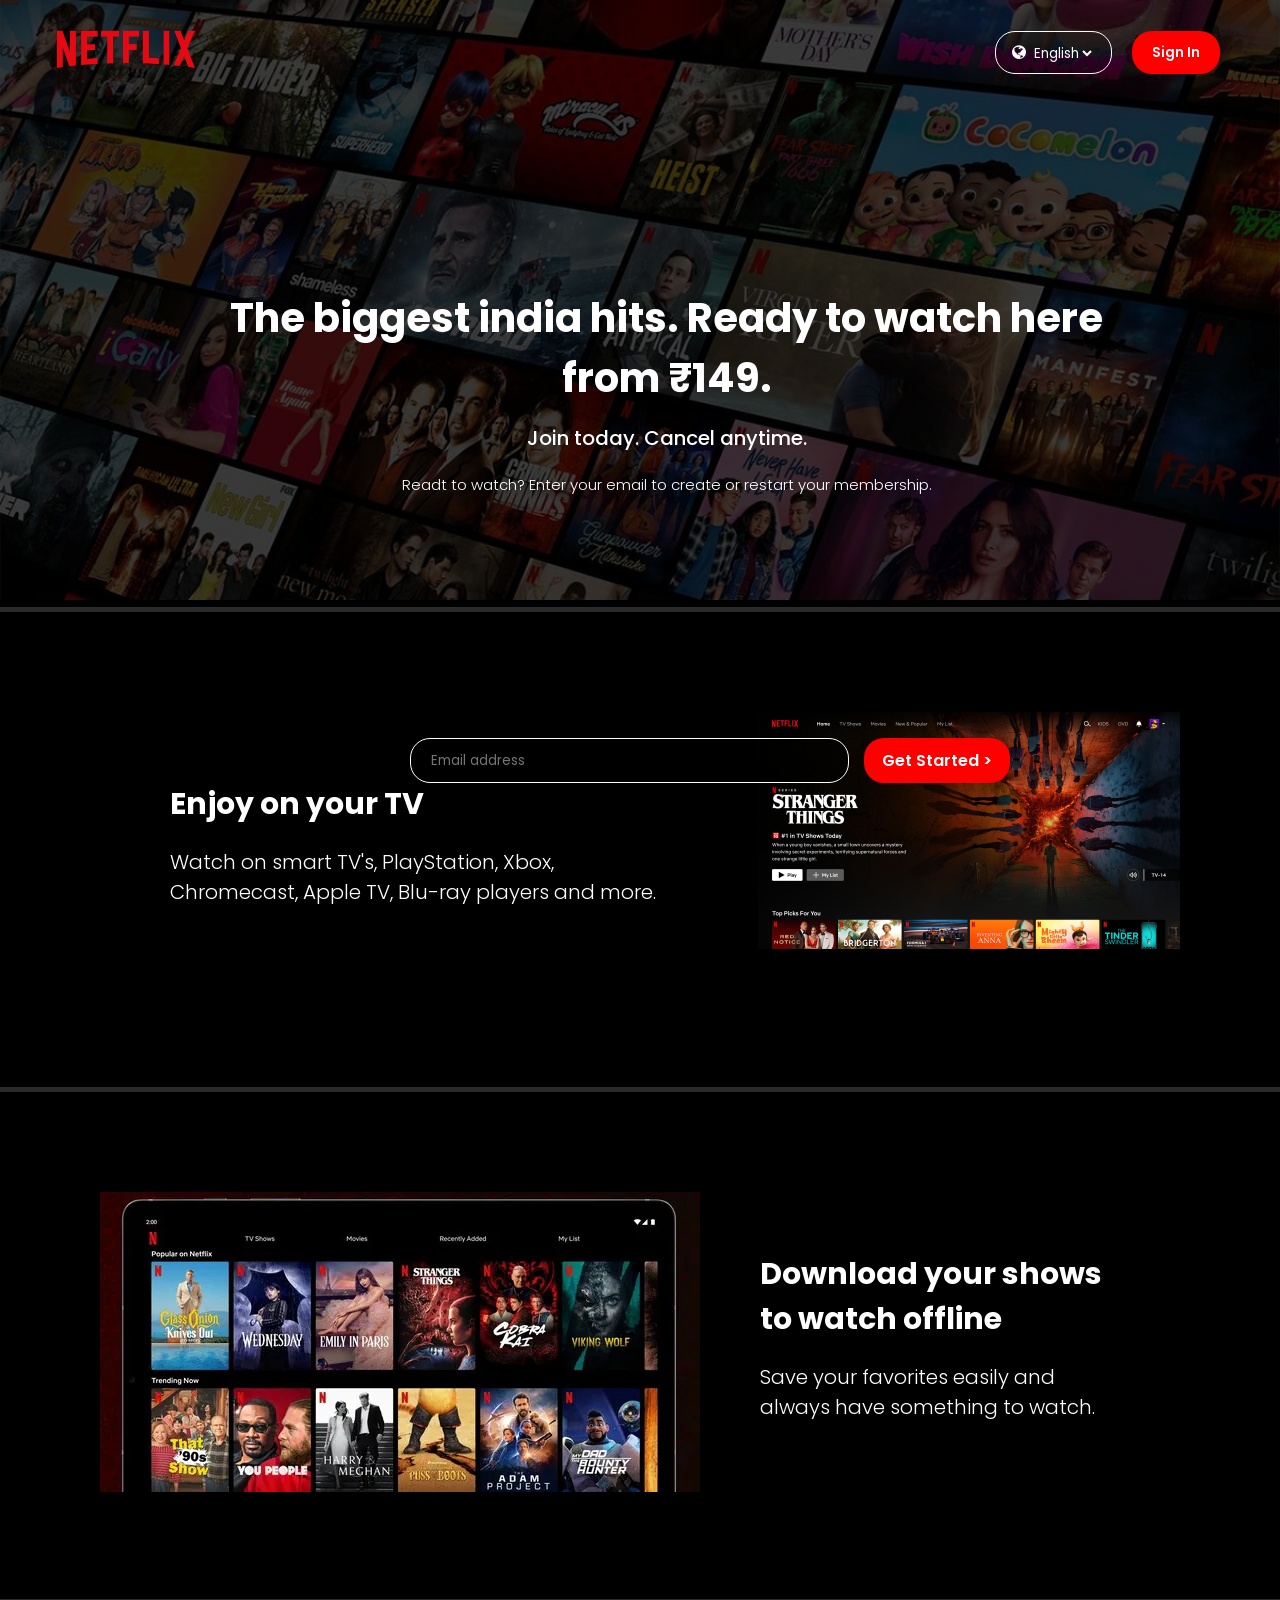
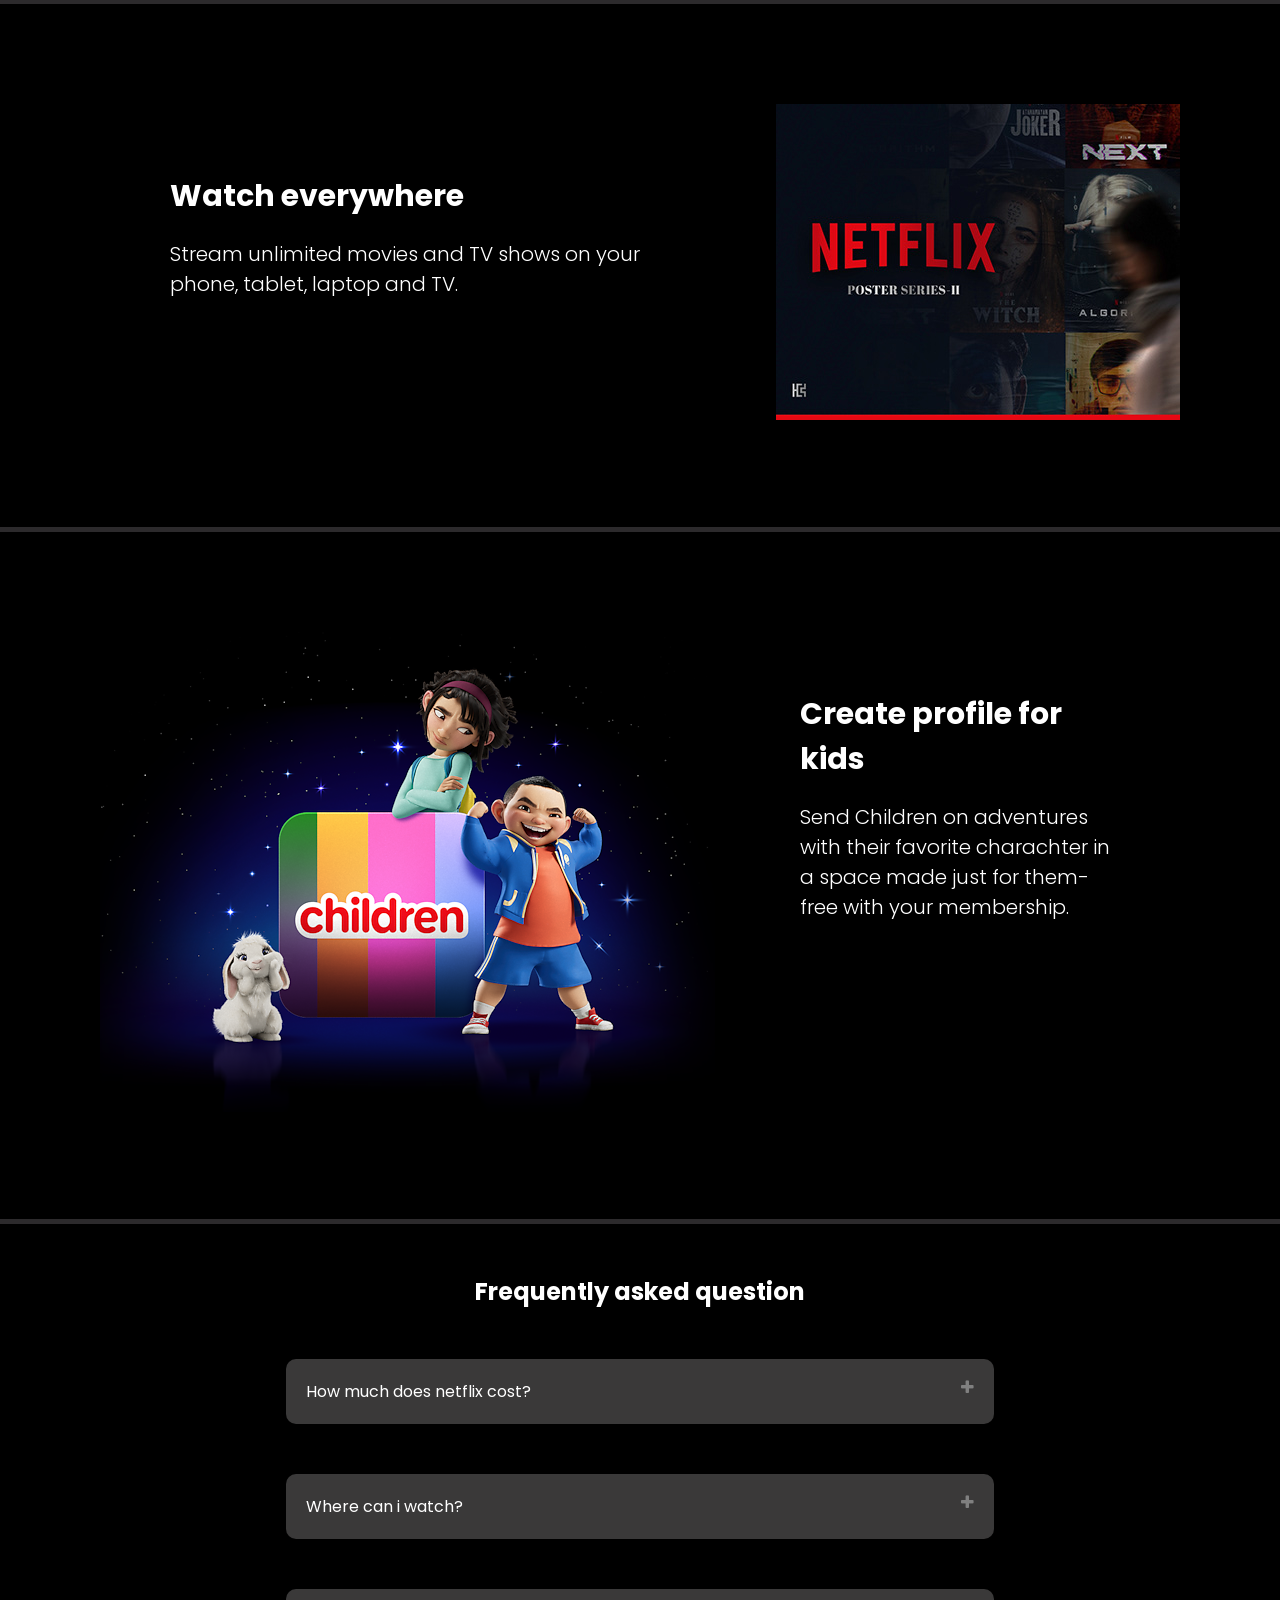
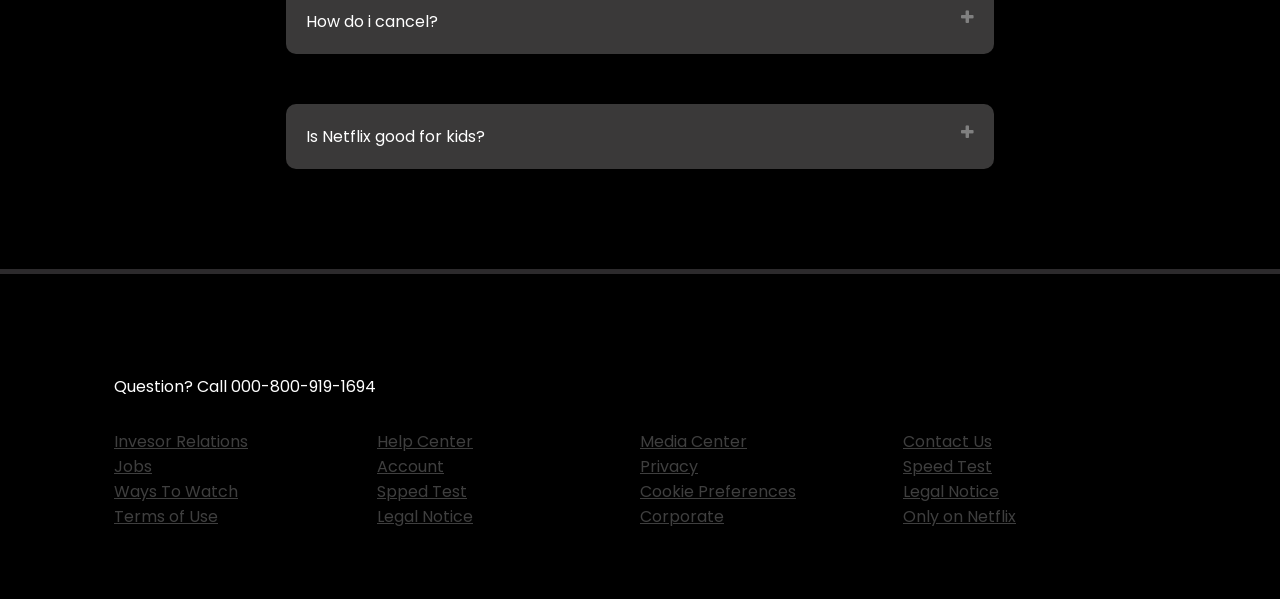
==== index.html @ 9ded2f64 "Add files via upload" ====
<!DOCTYPE html>
<html lang="en">

<head>
    <meta charset="UTF-8">
    <meta name="viewport" content="width=device-width, initial-scale=1.0">
    <title>Netflix india - Watch TV Shows Online, Watch Movie Online</title>
    <link rel="stylesheet" href="style.css">
    <link rel="stylesheet" href="font-awesome-4.7.0/css/font-awesome.min.css">
</head>

<body>
    <!-- NAVBAR STARTS -->
    <nav class="navbar">
        <div class="netflix_logo">
            <img src="img/logo.png">
        </div>
        <div class="navbar_rcontent">
            <div class="navbar_content">
                <div class="drop_down">
                    <i class="fa fa-globe"></i>
                    <select name="language" id="language_select" class="dropdown_value">
                        <option value="english" selected>English</option>
                        <option value="tamil">Tamil</option>
                    </select>
                </div>
                <button onclick="navigate()" class="signin_button">Sign In</button>
            </div>
        </div>
    </nav>
    <!-- NAVBAR END -->

    <!-- NAVIGATE BAR STARTS -->
    <!-- <div class="navigate_tool">
        <nav class="navigate">
            <div class="navigate_content">
                <a href="#popular">Popular Now</a>
                <a href="#trend">Trend</a>
                <a href="#about">About</a>
                <a href="#follow">Follow</a>
            </div>
        </nav>
    </div> -->

    <!-- NAVIGATE BAR ENDS -->

    <!-- MAIN SECTION STARTS -->
    <section class="main">
        <div class="main_bg_container">
            <img src="img/bg_3.jpg" class="main_bg">
        </div>
        <div class="main_overlay"></div>
        <div class="main_content">
            <h1>The biggest india hits. Ready to watch here <br> from ₹149.</h1>
            <small>Join today. Cancel anytime.</small>
            <p>Readt to watch? Enter your email to create or restart your membership.</p>
        </div>
        <div class="main_email">
            <input type="text" placeholder="Email address">
            <button>Get Started ></button>
        </div>
    </section>
    <div class="separate"></div>
    <!-- MAIN SECTION END -->

    <!-- FIRST SECTION STARTS -->

    <section class="content_1">
        <div class="fitst_cotent">
            <h1>Enjoy on your TV</h1>
            <p>Watch on smart TV's, PlayStation, Xbox, Chromecast, Apple TV, Blu-ray players and more.</p>
        </div>
        <div class="first_content_img">
            <img src="img/img1.png" alt="">
        </div>
        <div class="separate"></div>
    </section>
    <div class="separate"></div>

    <!-- FIRST SECTION END -->

    <!-- SECOND SECTION STARTS -->

    <section class="content_2">
        <div class="sencond_content_img">
            <img src="img/img2.webp" alt="">
        </div>
        <div class="second_cotent">
            <h1>Download your shows to watch offline</h1>
            <p>Save your favorites easily and always have something to watch.</p>
        </div>
        <div class="separate"></div>
    </section>
    <div class="separate"></div>

    <!-- SECOND SECTION END -->

    <!-- THIRD SECTION STARTS -->

    <section class="content_1">
        <div class="fitst_cotent">
            <h1>Watch everywhere</h1>
            <p>Stream unlimited movies and TV shows on your phone, tablet, laptop and TV.</p>
        </div>
        <div class="first_content_img">
            <img src="img/img3.jpg" alt="">
        </div>
        <div class="separate"></div>
    </section>
    <div class="separate"></div>

    <!-- THIRD SECTION END -->

    <!-- FOUR SECTION STARTS -->

    <section class="content_2">
        <div class="sencond_content_img">
            <img src="img/img4.png" alt="">
        </div>
        <div class="second_cotent">
            <h1>Create profile for kids</h1>
            <p>Send Children on adventures with their favorite charachter in a space made just for them-free with your membership.</p>
        </div>
        <div class="separate"></div>
    </section>
    <div class="separate"></div>

    <!-- FOUR SECTION END -->

    <!-- FAQ STARTS -->

    <section class="faq">
        <h2>Frequently asked question</h2>
        <div class="faqbox">
            <span>How much does netflix cost?</span>
            <i class="fa fa-plus"></i>
        </div>
        <div class="faqbox">
            <span>Where can i watch?</span>
            <i class="fa fa-plus"></i>
        </div>
        <div class="faqbox">
            <span>How do i cancel?</span>
            <i class="fa fa-plus"></i>
        </div>
        <div class="faqbox">
            <span>Is Netflix good for kids?</span>
            <i class="fa fa-plus"></i>
        </div>
    </section>
    <div class="separate"></div>

    <!-- FAQ END -->

    <!-- FOOTER STARTS -->

    <footer>
        <div class="question">Question? Call 000-800-919-1694</div>
        <div class="footer">
            <div class="footer_item">
                <a href="">Invesor Relations</a>
                <a href="">Jobs</a>
                <a href="">Ways To Watch</a>
                <a href="">Terms of Use</a>
            </div>
            <div class="footer_item">
                <a href="">Help Center</a>
                <a href="">Account</a>
                <a href="">Spped Test</a>
                <a href="">Legal Notice</a>
            </div>
            <div class="footer_item">
                <a href="">Media Center</a>
                <a href="">Privacy</a>
                <a href="">Cookie Preferences</a>
                <a href="">Corporate</a>
            </div>
            <div class="footer_item">
                <a href="">Contact Us</a>
                <a href="">Speed Test</a>
                <a href="">Legal Notice</a>
                <a href="">Only on Netflix</a>
            </div>
        </div>
    </footer>

    <!-- FOOTER ENDS -->

    <script src="script.js"></script>
</body>

</html>
---- style.css ----
@import url('https://fonts.googleapis.com/css2?family=Inspiration&family=Poppins:wght@300;400;500;600;700&display=swap');

* {
    margin: 0;
    padding: 0;
    box-sizing: border-box;
    font-family: "Poppins", sans-serif;
}

body {
    background-color: black;
    color: white;
}

/* NAVBAR STARTS */

.netflix_logo img {
    height: 50px;
    width: 150px;
}

.navbar {
    position: fixed;
    top: 0;
    display: flex;
    width: 100%;
    justify-content: space-between;
    padding: 25px 50px;
    z-index: 10;
}

.navbar_content {
    display: flex;
    padding: 6px 10px 10px 10px;
    gap: 20px;
}

.drop_down {
    border: 0.1rem solid white;
    border-radius: 20px;
    padding: 0.5rem 1rem;
    background: rgba(0, 0, 0, 0.2);
}

.dropdown_value {
    border: none;
    background: transparent;
    color: white;
}

.drop_down option {
    border: none;
    background: rgba(0, 0, 0, 0.7);
    color: white;
}

.signin_button {
    background-color: red;
    border-radius: 20px;
    color: white;
    padding: 0px 20px;
    border: none;
    font-weight: 600;
}

.signin_button:hover {
    background-color: rgb(167, 13, 13);
    transition: 500ms;
}

/* @media (max-width:1000px) {

    .navbar {
        padding: 35px 25px;
    }

    .netflix_logo img {
        height: 50px;
        width: 130px;
    }

    .navbar_content {
        padding: 4px 8px 8px 8px;
        gap: 10px;
    }

}
*/

/* NAV BAR ENDS */

/* NAVIGATE BAR STARTS */
.navigate {
    position: absolute;
    top: 19%;
    z-index: 1;
    left: 32%;
    background: rgba(66, 66, 66, 0.7);
    padding: 15px 40px;
    border-radius: 25px;
}

.navigate_content {
    display: flex;
    gap: 50px;
    font-size: 1rem;
    font-weight: 600;
    cursor: pointer;
}

.navigate_content a {
    text-decoration: none;
    color: rgb(189, 184, 184);
    transition: 1200ms;
}

.navigate_content a:hover {
    color: white;
    transition: 500ms;
}

/* @media (max-width:1000px) {

    .navigate {
        top: 23%;
        left: 25%;
        padding: 15px 30px;
    }
    
} */

/* NAVIGATE BAR ENDS */

/* MAIN SECTION STARTS */

.main_bg_container {
    height: 100%;
    width: 100%;
}
.main_bg {
    height: 600px;
    width: 100%;
    object-fit: cover;
}

.main_overlay {
    height: 600px;
    width: 100%;
    background: rgba(0, 0, 0, 0.7);
    position: absolute;
    inset: 0;
}

.main_content {
    position: absolute;
    top: 32%;
    left: 18%;
    display: flex;
    flex-direction: column;
    text-align: center;
}

.main_content h1 {
    font-weight: 700;
    font-size: 40px;
    margin-bottom: 15px;
}

.main_content small {
    font-weight: 500;
    font-size: 20px;
    margin-bottom: 20px;
}

.main_content p {
    font-weight: 300;
    font-size: 15px;
}

.main_email {
    position: absolute;
    top: 82%;
    left: 32%;
    display: flex;
    gap: 15px;
}

.main_email input {
    background: rgba(0, 0, 0, 0.5);
    border: 0.1rem solid white;
    border-radius: 20px;
    padding: 10px 160px 10px 20px;
    color: white;
}

.main_email button {
    background-color: red;
    border-radius: 20px;
    color: white;
    padding: 10px 18px;
    border: none;
    font-weight: 600;
    font-size: 1rem;
}

.main_email button:hover {
    background-color: rgb(167, 13, 13);
    transition: 500ms;
}

.separate{
    height: 5px;
    background-color: rgb(44, 42, 44);
}

/* @media (max-width:1000px) {

    .main_content {
        top: 40%;
        left: 17%;
    }

    .main_content h1 {
        font-weight: 700;
        font-size: 30px;
        margin-bottom: 15px;
    }
    
    .main_content small {
        font-weight: 500;
        font-size: 18px;
        margin-bottom: 20px;
    }
    
    .main_content p {
        font-weight: 300;
        font-size: 13px;
    }

    .main_email {
        top: 80%;
        left: 25%;
    }
    
    .main_email input {
        padding: 10px 160px 10px 20px;
    }
    
    .main_email button {
        padding: 10px 18px;
        font-weight: 600;
        font-size: 1rem;
    }

}

@media (max-width:600px) {

    .main_content {
        top: 40%;
        left: 5%;
    }

    .main_content h1 {
        font-weight: 700;
        font-size: 30px;
        margin-bottom: 15px;
    }
    
    .main_content small {
        font-weight: 500;
        font-size: 18px;
        margin-bottom: 20px;
    }
    
    .main_content p {
        font-weight: 300;
        font-size: 13px;
    }

    .main_email {
        top: 80%;
        left: 17%;
        gap: 20px;
    }
    
    .main_email input {
        padding: 10px 160px 10px 20px;
    }
    
    .main_email button {
        padding: 10px 18px;
        font-weight: 600;
        font-size: 1rem;
    }
} */

/* MAIN SECTION END */

/* FIRST SECTION STARTS */

.content_1{
    margin: 70px;
    padding: 30px;
    display: flex;
}

.fitst_cotent{
    margin: 70px;
}

.fitst_cotent h1{
    font-size: 30px;
    margin-bottom: 20px;
}

.fitst_cotent p{
    font-size: 20px;
    padding: 0px 10px 10px 0px;
    font-weight: 300;
}

.first_content_img img:hover{
    box-shadow: 1px 2px 2rem rgb(255, 0, 0);
    transition: 500ms;
}

/* FIRST SECTION END */

/* SECOND SECTION STARTS */

.content_2{
    margin: 70px;
    padding: 30px;
    display: flex;
}

.second_cotent{
    margin: 60px;
}

.second_cotent h1{
    font-size: 30px;
    margin-bottom: 20px;
}

.second_cotent p{
    font-size: 20px;
    font-weight: 300;
}

.sencond_content_img img:hover{
    box-shadow: 1px 2px 2rem rgb(255, 0, 0);
    transition: 500ms;
}

/* SECOND SECTION END */

/* FAQ STARTS */

.faq h2{
    text-align: center;
}

.faq{
    padding: 50px;
}

.faqbox:hover{
    background-color: rgb(29, 27, 27);
}

.faqbox i{
    filter: invert(0.5);
}

.faqbox{
    display: flex;
    justify-content: space-between;
    margin: 50px auto;
    background-color: rgb(58, 57, 57);
    padding: 20px;
    border-radius: 10px;
    cursor: pointer;
    transition: all 0.2s ease-out;
    width: 60%;
}

/* FAQ ENDS */

/* FOOTER STARTS */

footer{
    max-width: 90vw;
    margin: 20px auto;
    padding: 50px;
}

footer .question{
    padding: 30px 0;
}

.footer{
    display: grid;
    grid-template-columns: 1fr 1fr 1fr 1fr;
}

.footer_item a{
    color: rgb(63, 63, 63);
    display: flex;
}

.footer_item a:hover{
    color: white;
    transition: 500ms all ease-out;
}

/* FOOTER ENDS */


/* HOME PAGE ENDS */


/* SIGN-IN PAGE STARTS */

.signin_overlay{
    z-index: 1;
    position: absolute;
    top: 8%;
    left: 30%;
    background-color: rgba(0, 0, 0, 0.6);
    margin: 50px;
    padding: 30px;
    width: 30vw;
}

.center{
    display: flex;
    flex-direction: column;
    gap: 20px;
    text-align: center;
    margin-top: 20px;
}

.center input{
    background-color: rgba(73, 71, 71,0.5);
    border: 1px solid rgb(109, 107, 107);
    padding: 15px;
    color: white;
    border-radius: 3px;
}

.a{
    background-color: red;
    border: none;
    border-radius: 3px;
    padding: 15px;
    color: white;
    font-weight: 500;
    font-size: 0.9rem;
}

.a:hover{
    background-color: rgb(150, 15, 15);
    transition: 500ms;
}

.b{
    background-color: rgba(90, 88, 88,0.5);
    border: none;
    border-radius: 3px;
    padding: 15px;
    color: white;
    font-weight: 500;
    font-size: 0.9rem;
}

.b:hover{
    background-color: rgba(49, 48, 48, 0.5);
    transition: 500ms ;
}

.signin_overlay h1{
    font-size: 25px;
    transition: 500ms;
}

.center p{
    font-size: 1rem;
    font-weight: 500;
    text-decoration: underline;
    cursor: pointer;
}

.center p:hover{
    color: rgba(167, 165, 165, 0.5);
    transition: 500ms;
}
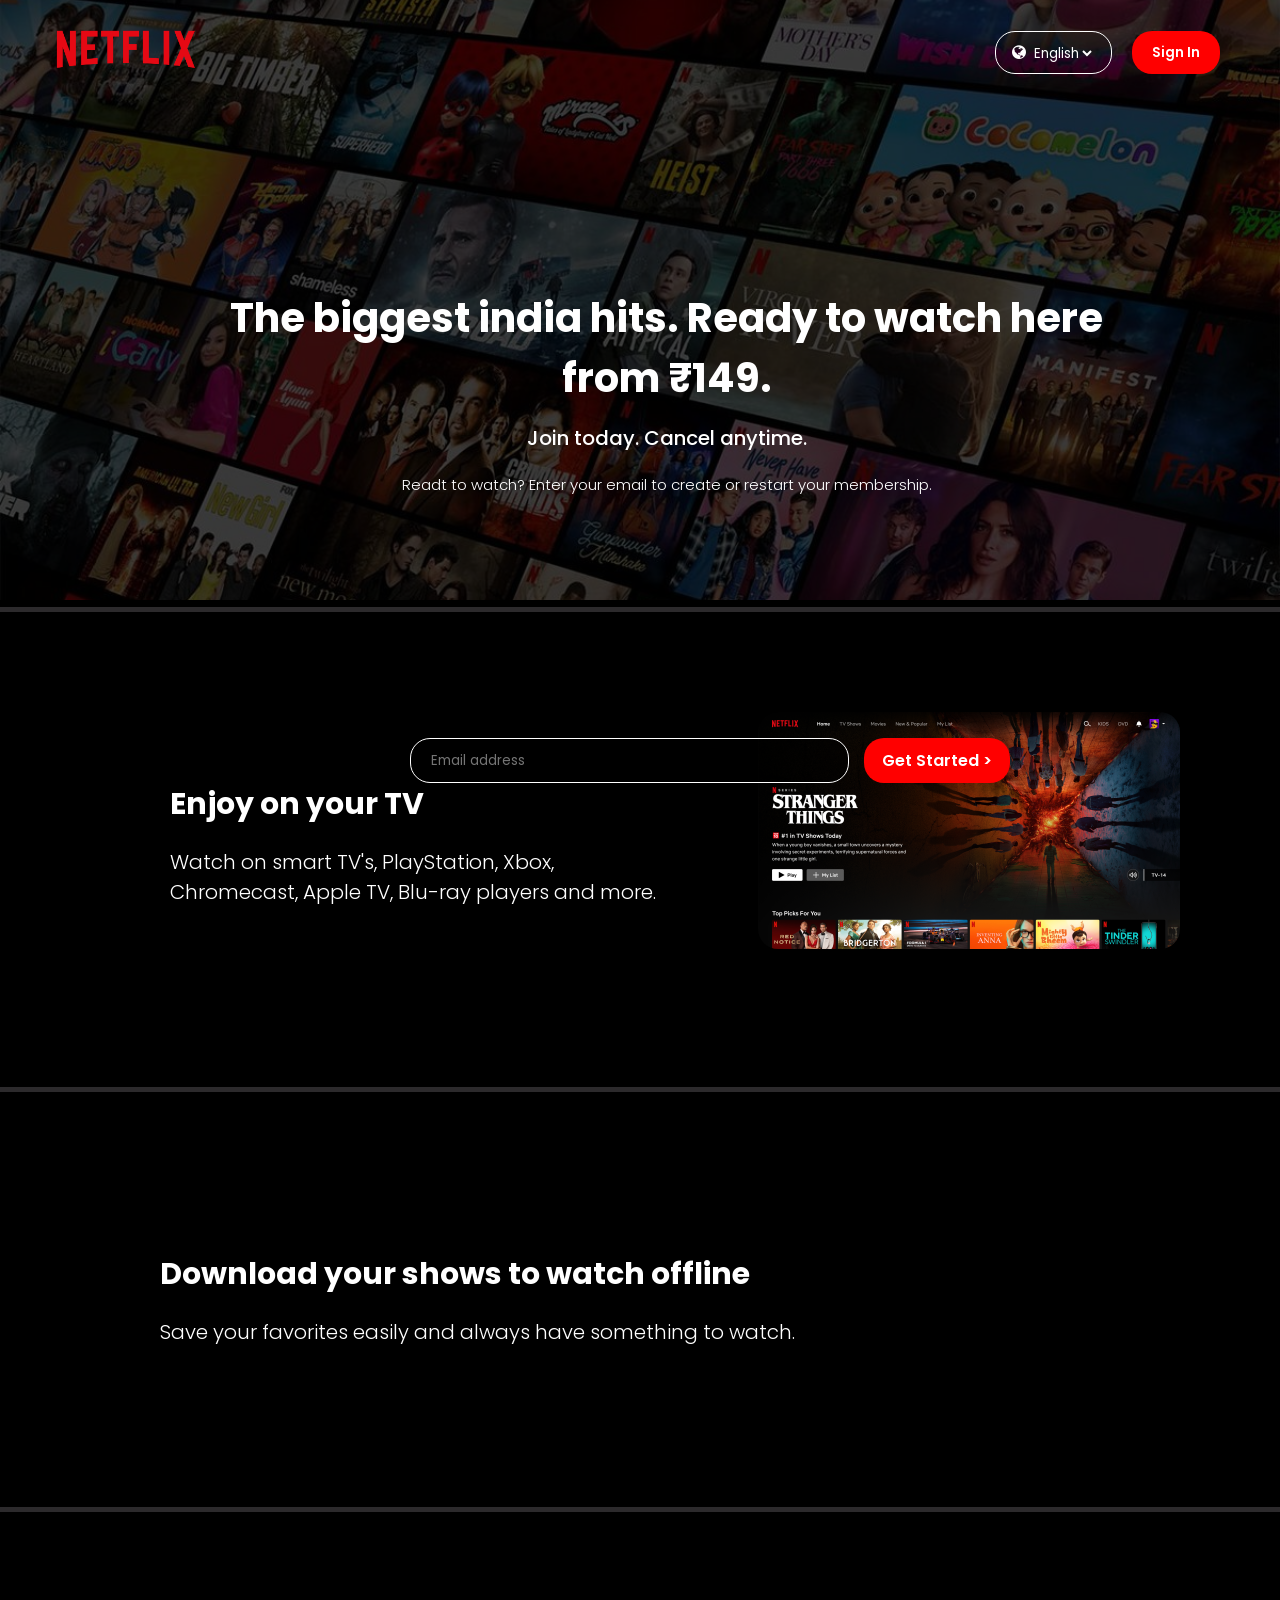
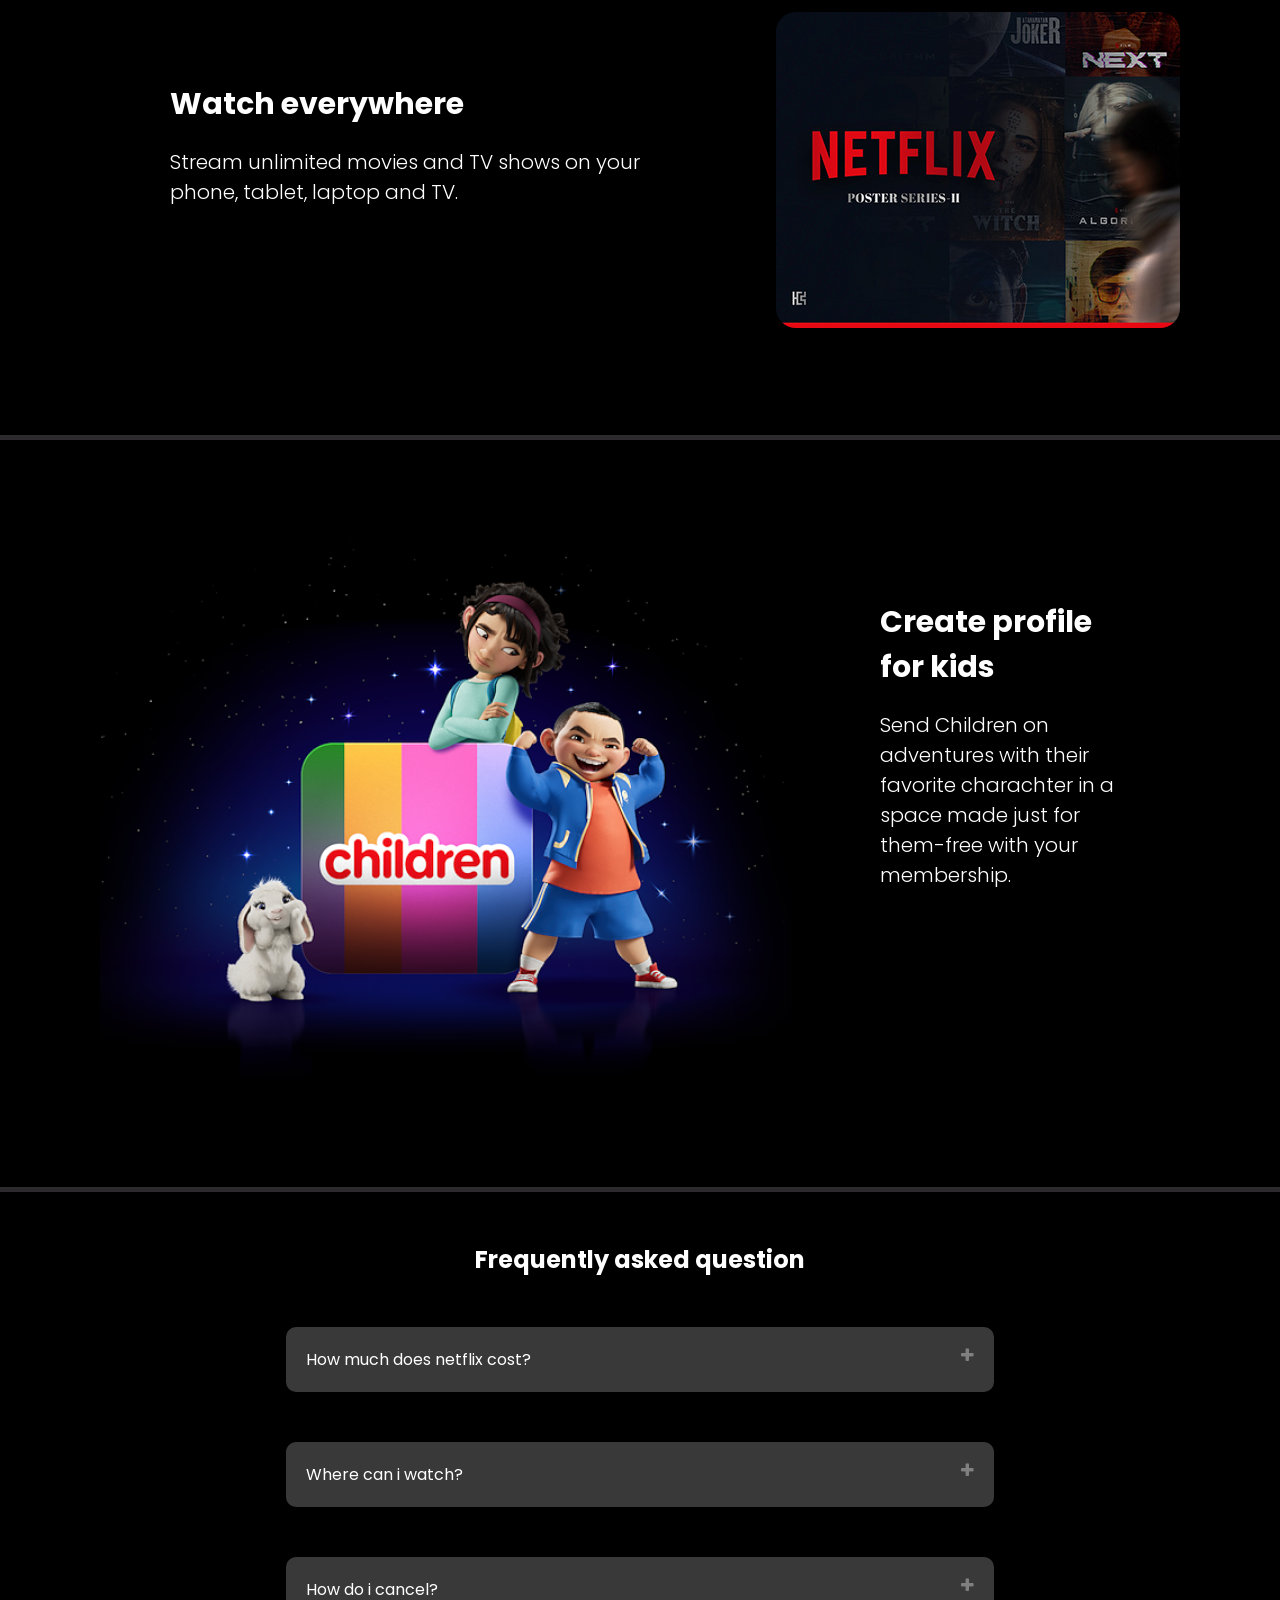
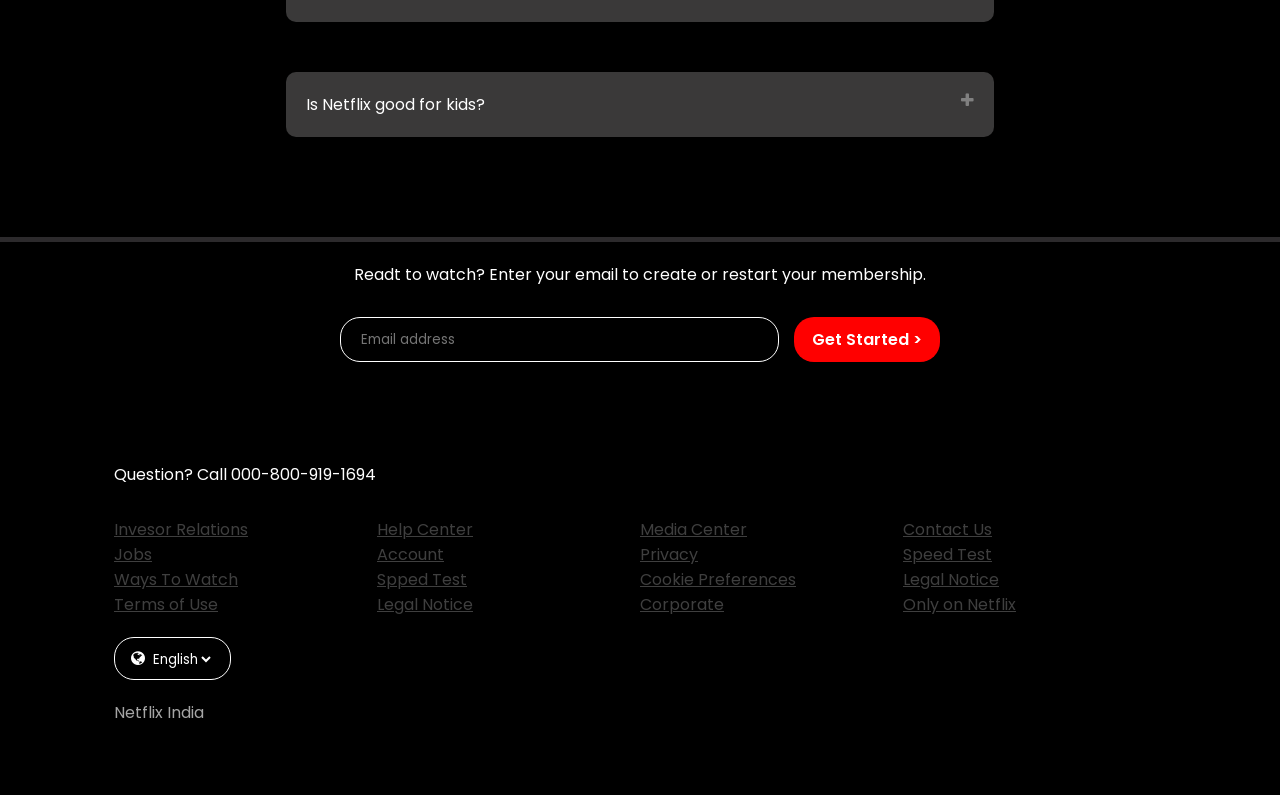
==== commit 581fb092: "Add files via upload" ====
--- a/index.html
+++ b/index.html
@@ -73,7 +73,6 @@
         <div class="first_content_img">
             <img src="img/img1.png" alt="">
         </div>
-        <div class="separate"></div>
     </section>
     <div class="separate"></div>
 
@@ -83,13 +82,12 @@
 
     <section class="content_2">
         <div class="sencond_content_img">
-            <img src="img/img2.webp" alt="">
+            <img src="img/img2.jpg" alt="" class="img2">
         </div>
         <div class="second_cotent">
             <h1>Download your shows to watch offline</h1>
             <p>Save your favorites easily and always have something to watch.</p>
         </div>
-        <div class="separate"></div>
     </section>
     <div class="separate"></div>
 
@@ -105,7 +103,6 @@
         <div class="first_content_img">
             <img src="img/img3.jpg" alt="">
         </div>
-        <div class="separate"></div>
     </section>
     <div class="separate"></div>
 
@@ -115,13 +112,12 @@
 
     <section class="content_2">
         <div class="sencond_content_img">
-            <img src="img/img4.png" alt="">
+            <img src="img/img4.png" alt="" class="img4">
         </div>
         <div class="second_cotent">
             <h1>Create profile for kids</h1>
             <p>Send Children on adventures with their favorite charachter in a space made just for them-free with your membership.</p>
         </div>
-        <div class="separate"></div>
     </section>
     <div class="separate"></div>
 
@@ -149,12 +145,18 @@
         </div>
     </section>
     <div class="separate"></div>
+    <p style="text-align: center;margin-top:20px;">Readt to watch? Enter your email to create or restart your membership.</p>
+    <div class="main_email_2">
+        <input type="text" placeholder="Email address">
+        <button>Get Started ></button>
+    </div>
 
     <!-- FAQ END -->
 
     <!-- FOOTER STARTS -->
 
     <footer>
+        
         <div class="question">Question? Call 000-800-919-1694</div>
         <div class="footer">
             <div class="footer_item">
@@ -182,6 +184,14 @@
                 <a href="">Only on Netflix</a>
             </div>
         </div>
+        <div class="drop_down_2">
+            <i class="fa fa-globe"></i>
+            <select name="language" id="language_select" class="dropdown_value_2">
+                <option value="english" selected>English</option>
+                <option value="tamil">Tamil</option>
+            </select>
+        </div>
+        <p style="color: rgb(165, 165, 165);">Netflix India</p>
     </footer>
 
     <!-- FOOTER ENDS -->
--- a/style.css
+++ b/style.css
@@ -68,10 +68,10 @@
     transition: 500ms;
 }
 
-/* @media (max-width:1000px) {
+@media (max-width:500px) {
 
     .navbar {
-        padding: 35px 25px;
+        padding: 35px 10px;
     }
 
     .netflix_logo img {
@@ -80,12 +80,12 @@
     }
 
     .navbar_content {
-        padding: 4px 8px 8px 8px;
-        gap: 10px;
-    }
-
-}
-*/
+        padding: 5px 0px;
+        gap: 5px;
+    }
+
+}
+
 
 /* NAV BAR ENDS */
 
@@ -119,7 +119,7 @@
     transition: 500ms;
 }
 
-/* @media (max-width:1000px) {
+/* @media (max-width:500px) {
 
     .navigate {
         top: 23%;
@@ -252,9 +252,9 @@
         font-size: 1rem;
     }
 
-}
-
-@media (max-width:600px) {
+} */
+
+@media (max-width:500px) {
 
     .main_content {
         top: 40%;
@@ -263,37 +263,36 @@
 
     .main_content h1 {
         font-weight: 700;
-        font-size: 30px;
+        font-size: 20px;
         margin-bottom: 15px;
     }
     
     .main_content small {
         font-weight: 500;
-        font-size: 18px;
-        margin-bottom: 20px;
+        font-size: 15px;
     }
     
     .main_content p {
         font-weight: 300;
-        font-size: 13px;
+        font-size: 12px;
     }
 
     .main_email {
-        top: 80%;
-        left: 17%;
-        gap: 20px;
+        top: 82%;
+        left: 5%;
+        gap: 15px;
     }
     
     .main_email input {
-        padding: 10px 160px 10px 20px;
+        padding: 5px 130px 5px 10px;
     }
     
     .main_email button {
-        padding: 10px 18px;
+        padding: 10px;
         font-weight: 600;
         font-size: 1rem;
     }
-} */
+}
 
 /* MAIN SECTION END */
 
@@ -320,9 +319,41 @@
     font-weight: 300;
 }
 
+.first_content_img img{
+    border-radius: 20px;
+}
+
 .first_content_img img:hover{
     box-shadow: 1px 2px 2rem rgb(255, 0, 0);
     transition: 500ms;
+}
+
+@media (max-width:500px) {
+
+    .content_1{
+       display: flex;
+       flex-direction: column;
+       text-align: center;
+       margin: 10px ;
+    }
+    
+    .fitst_cotent{
+        font-size: 10px;
+    }
+
+    .fitst_cotent h1{
+        font-size: 15px;
+    }
+    
+    .fitst_cotent p{
+        font-size: 10px;
+        font-weight: 300;
+    } 
+
+    .img4{
+        height: 150%;
+        width: 105%;
+    }
 }
 
 /* FIRST SECTION END */
@@ -349,9 +380,42 @@
     font-weight: 300;
 }
 
+.sencond_content_img img{
+    border-radius: 20px;
+    height: 60vh;
+}
+
 .sencond_content_img img:hover{
     box-shadow: 1px 2px 2rem rgb(255, 0, 0);
     transition: 500ms;
+}
+
+@media (max-width:500px) {
+
+    .content_2{
+       display: flex;
+       flex-direction: column;
+       text-align: center;
+       margin: 10px ;
+    }
+    
+    .second_cotent{
+        font-size: 10px;
+    }
+
+    .second_cotent h1{
+        font-size: 15px;
+    }
+    
+    .second_cotent p{
+        font-size: 10px;
+        font-weight: 300;
+    } 
+
+    .img2{
+        height: 150%;
+        width: 105%;
+    }
 }
 
 /* SECOND SECTION END */
@@ -386,9 +450,48 @@
     width: 60%;
 }
 
+@media (max-width:500px) {
+    .faqbox{
+        margin: 20px auto;
+        padding: 20px;
+        width: 90%;
+        margin-top: 30px;
+    }
+}
+
 /* FAQ ENDS */
 
 /* FOOTER STARTS */
+
+.main_email_2{
+    display: flex;
+    gap: 15px;
+    justify-content: center;
+    margin-top: 30px;
+}
+
+.main_email_2 input {
+    background: rgba(0, 0, 0, 0.5);
+    border: 0.1rem solid white;
+    border-radius: 20px;
+    padding: 10px 160px 10px 20px;
+    color: white;
+}
+
+.main_email_2 button {
+    background-color: red;
+    border-radius: 20px;
+    color: white;
+    padding: 10px 18px;
+    border: none;
+    font-weight: 600;
+    font-size: 1rem;
+}
+
+.main_email_2 button:hover {
+    background-color: rgb(167, 13, 13);
+    transition: 500ms;
+}
 
 footer{
     max-width: 90vw;
@@ -415,9 +518,48 @@
     transition: 500ms all ease-out;
 }
 
+.drop_down_2 {
+    border: 0.1rem solid white;
+    border-radius: 20px;
+    padding: 0.5rem 1rem;
+    background: rgba(0, 0, 0, 0.2);
+    display: inline-block;
+    margin: 20px 0px;
+}
+
+.dropdown_value_2 {
+    border: none;
+    background: transparent;
+    color: white;
+}
+
+.drop_down_2 option {
+    border: none;
+    background: rgba(0, 0, 0, 0.7);
+    color: white;
+}
+
+@media (max-width:500px) {
+    .footer_item{
+        display: flex;
+        flex-direction: column;
+        gap: 5px;
+        margin: 10px;
+    }
+    
+    .main_email_2 input {
+        padding: 5px 130px 5px 10px;
+    }
+    
+    .main_email_2 button {
+        padding: 10px;
+        font-weight: 600;
+        font-size: 1rem;
+    }
+    
+}
+
 /* FOOTER ENDS */
-
-
 /* HOME PAGE ENDS */
 
 
@@ -495,4 +637,64 @@
 .center p:hover{
     color: rgba(167, 165, 165, 0.5);
     transition: 500ms;
+}
+
+@media (max-width:500px) {
+
+    .signin_overlay{
+        top: 20%;
+        left: 20%;
+        margin: 10px;
+        padding: 20px;
+        width: 60vw;
+    }
+    
+    .center{
+        display: flex;
+        flex-direction: column;
+        gap: 20px;
+        text-align: center;
+        margin-top: 20px;
+    }
+    
+    .center input{
+        background-color: rgba(73, 71, 71,0.5);
+        border: 1px solid rgb(109, 107, 107);
+        padding: 15px;
+        color: white;
+        border-radius: 3px;
+    }
+    
+    .a{
+        background-color: red;
+        border: none;
+        border-radius: 3px;
+        padding: 15px;
+        color: white;
+        font-weight: 500;
+        font-size: 0.9rem;
+    }
+    
+    .b{
+        background-color: rgba(90, 88, 88,0.5);
+        border: none;
+        border-radius: 3px;
+        padding: 15px;
+        color: white;
+        font-weight: 500;
+        font-size: 0.9rem;
+    }
+    
+    .signin_overlay h1{
+        font-size: 25px;
+        transition: 500ms;
+    }
+    
+    .center p{
+        font-size: 1rem;
+        font-weight: 500;
+        text-decoration: underline;
+        cursor: pointer;
+    }
+    
 }
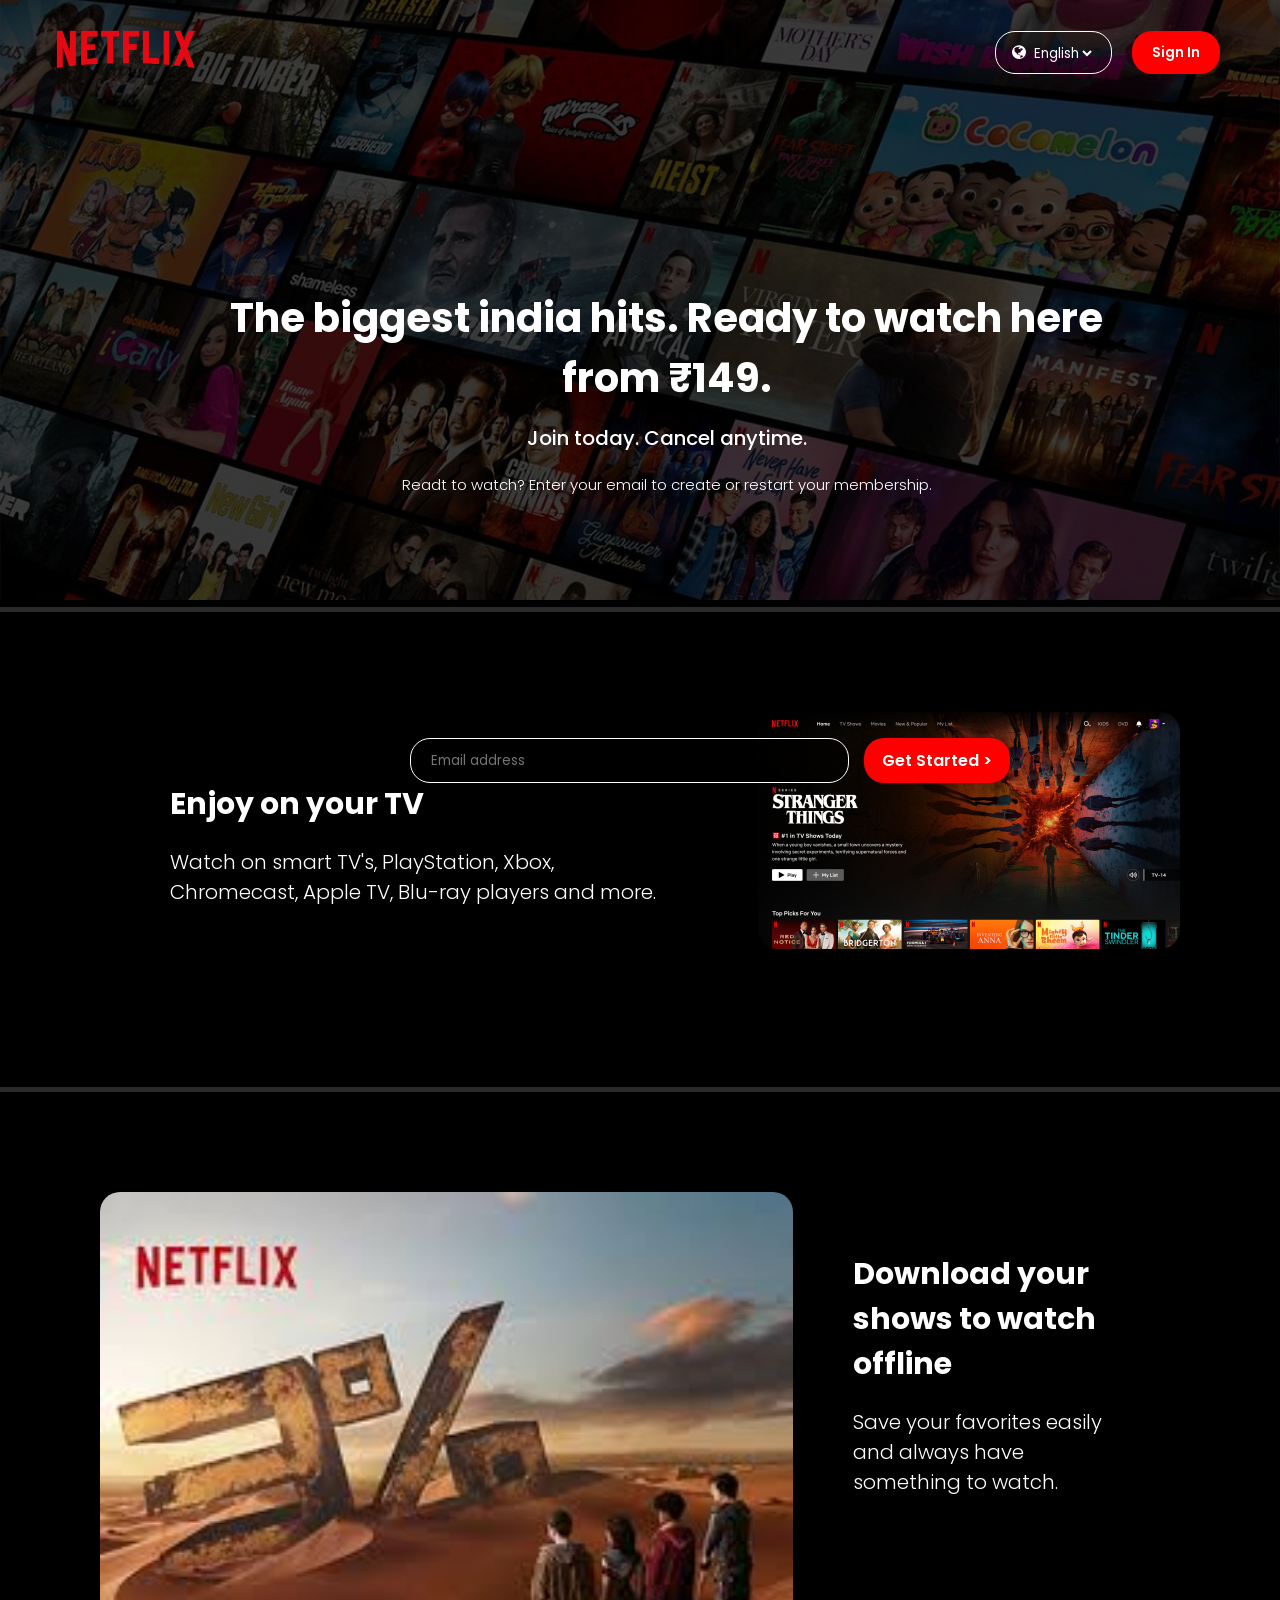
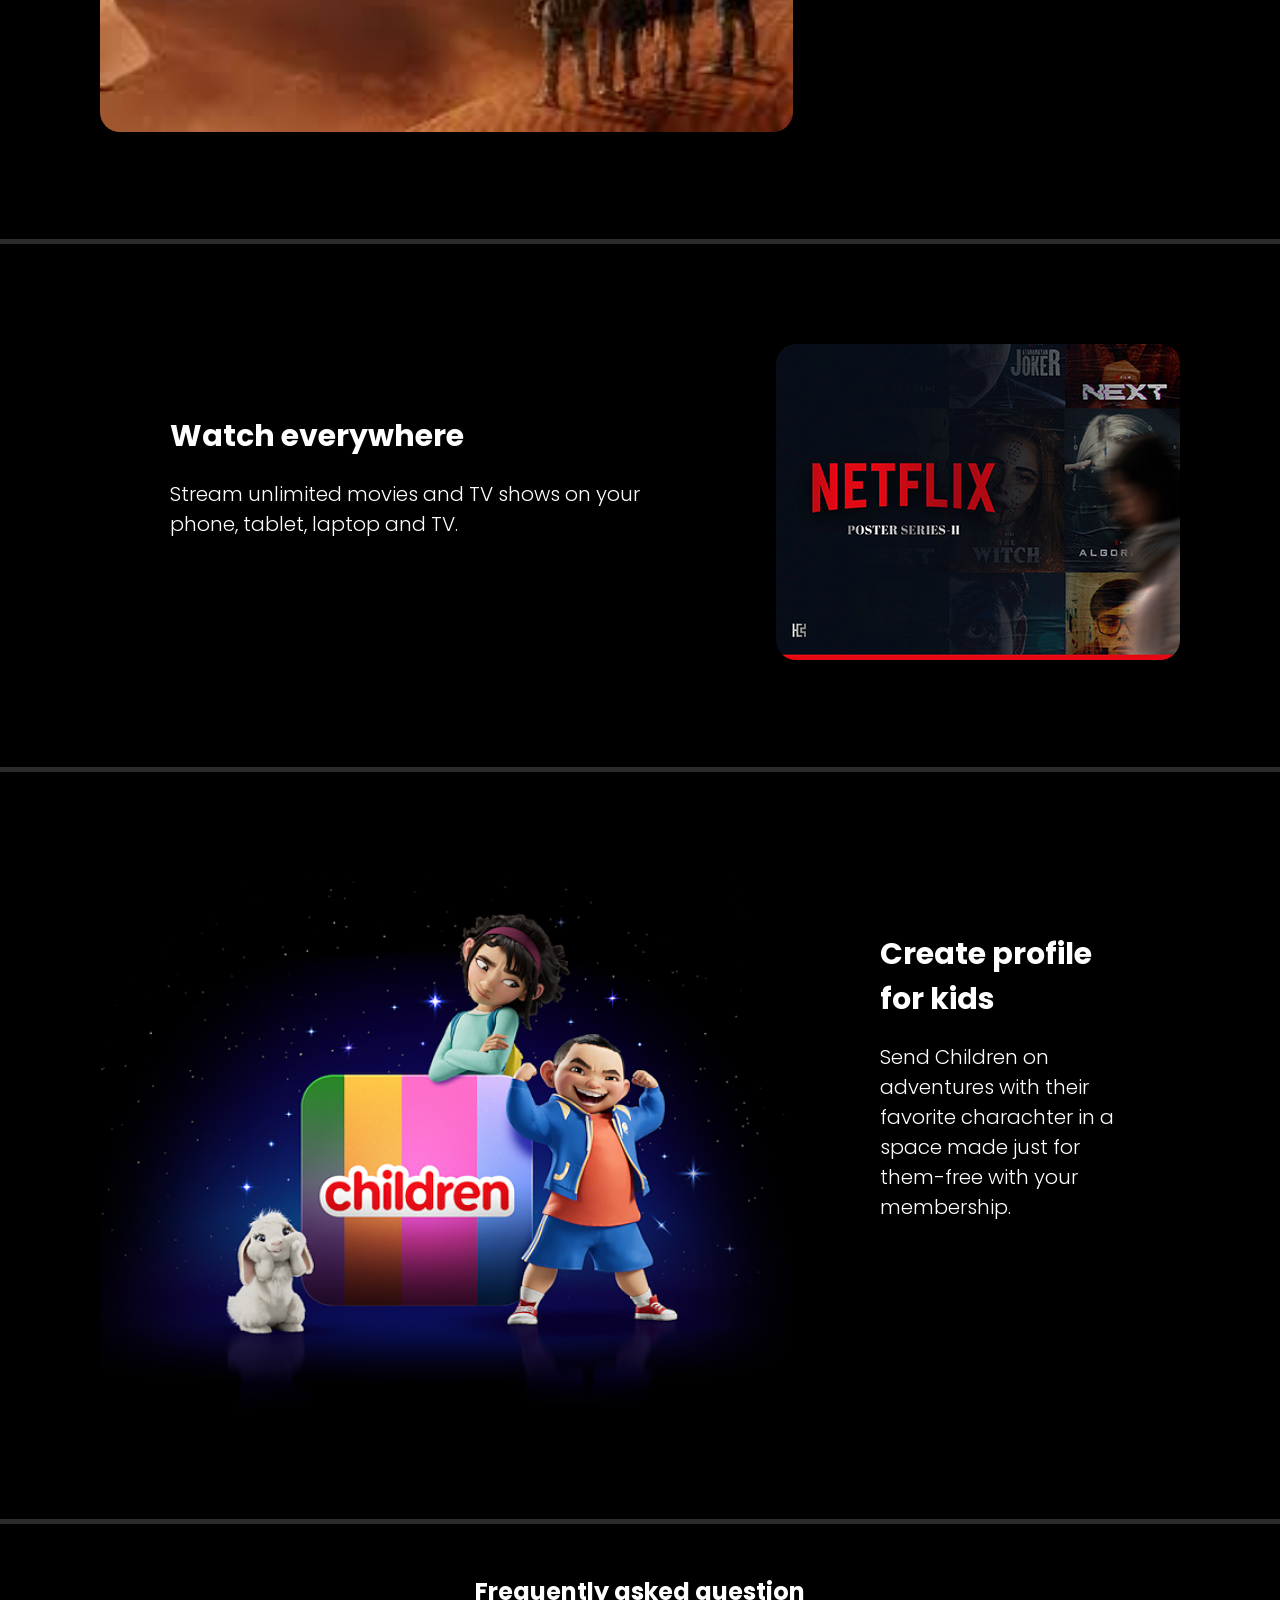
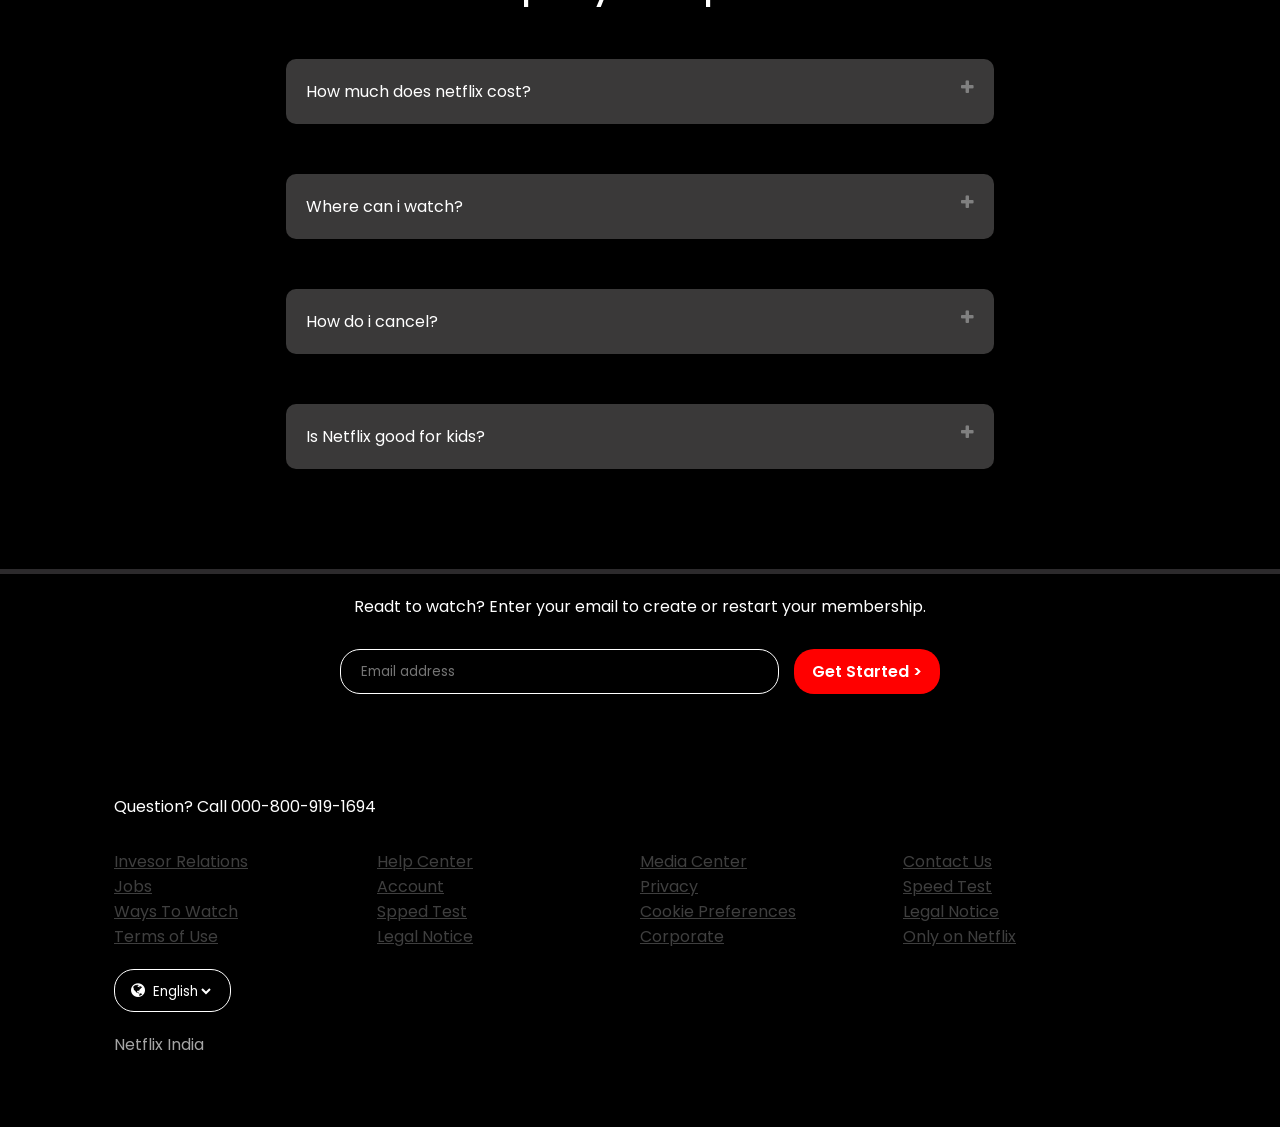
==== commit 3dbde8ce: "Add files via upload" ====
--- a/index.html
+++ b/index.html
@@ -82,7 +82,7 @@
 
     <section class="content_2">
         <div class="sencond_content_img">
-            <img src="img/img2.jpg" alt="" class="img2">
+            <img src="img/img5.jpg" alt="" class="img2">
         </div>
         <div class="second_cotent">
             <h1>Download your shows to watch offline</h1>
--- a/style.css
+++ b/style.css
@@ -257,7 +257,7 @@
 @media (max-width:500px) {
 
     .main_content {
-        top: 40%;
+        top: 25%;
         left: 5%;
     }
 
@@ -278,7 +278,7 @@
     }
 
     .main_email {
-        top: 82%;
+        top: 45%;
         left: 5%;
         gap: 15px;
     }
@@ -351,8 +351,8 @@
     } 
 
     .img4{
-        height: 150%;
-        width: 105%;
+        height: 50vh;
+        width: 380px;
     }
 }
 
@@ -413,8 +413,7 @@
     } 
 
     .img2{
-        height: 150%;
-        width: 105%;
+        width: 100%;
     }
 }
 
